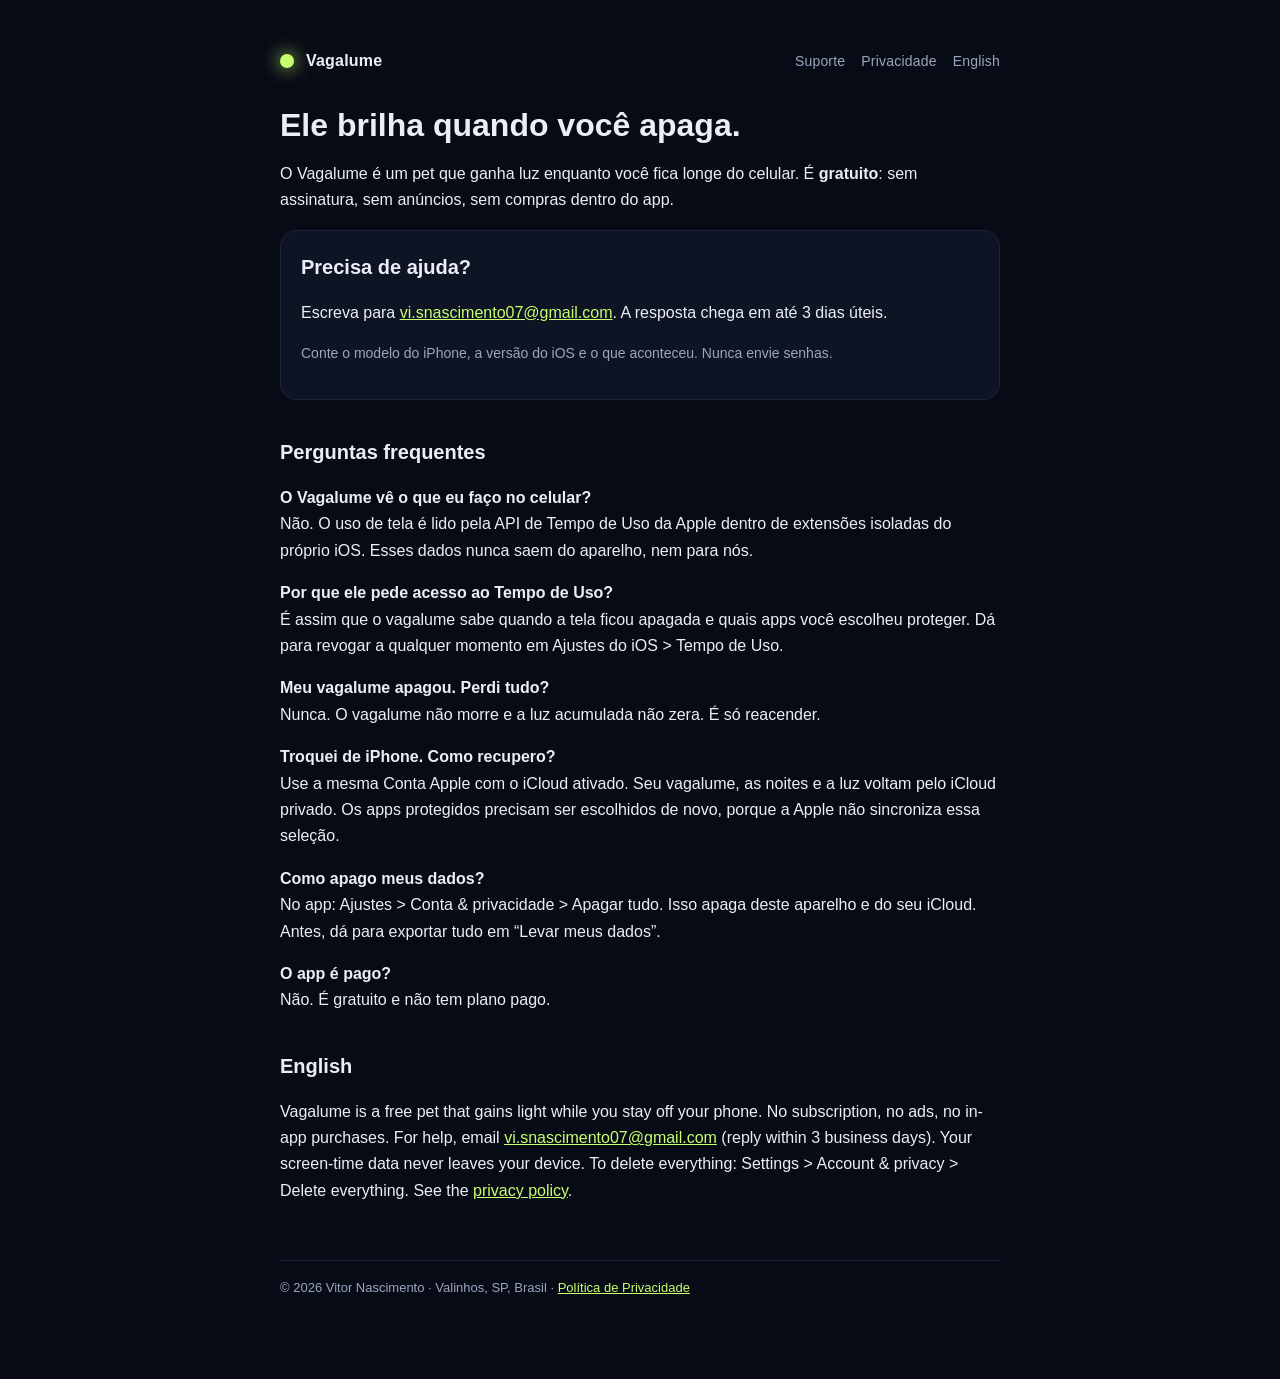
==== index.html @ e7bec27d "Suporte e politica de privacidade do Vagalume" ====
<!doctype html>
<html lang="pt-BR">
<head>
<meta charset="utf-8"><meta name="viewport" content="width=device-width,initial-scale=1">
<title>Vagalume — Suporte</title>
<meta name="description" content="Suporte do Vagalume, o pet que ganha luz quando você larga o celular.">
<link rel="stylesheet" href="style.css">
</head>
<body><main>
<header><span class="dot"></span><a href="./">Vagalume</a>
<nav><a href="./">Suporte</a><a href="privacidade.html">Privacidade</a><a href="#en">English</a></nav></header>

<h1>Ele brilha quando você apaga.</h1>
<p>O Vagalume é um pet que ganha luz enquanto você fica longe do celular. É <strong>gratuito</strong>: sem assinatura, sem anúncios, sem compras dentro do app.</p>

<div class="card">
<h2 style="margin-top:0">Precisa de ajuda?</h2>
<p>Escreva para <a href="mailto:vi.snascimento07@gmail.com?subject=Vagalume%20-%20Suporte">vi.snascimento07@gmail.com</a>. A resposta chega em até 3 dias úteis.</p>
<p class="muted">Conte o modelo do iPhone, a versão do iOS e o que aconteceu. Nunca envie senhas.</p>
</div>

<h2>Perguntas frequentes</h2>
<p><strong>O Vagalume vê o que eu faço no celular?</strong><br>Não. O uso de tela é lido pela API de Tempo de Uso da Apple dentro de extensões isoladas do próprio iOS. Esses dados nunca saem do aparelho, nem para nós.</p>
<p><strong>Por que ele pede acesso ao Tempo de Uso?</strong><br>É assim que o vagalume sabe quando a tela ficou apagada e quais apps você escolheu proteger. Dá para revogar a qualquer momento em Ajustes do iOS &gt; Tempo de Uso.</p>
<p><strong>Meu vagalume apagou. Perdi tudo?</strong><br>Nunca. O vagalume não morre e a luz acumulada não zera. É só reacender.</p>
<p><strong>Troquei de iPhone. Como recupero?</strong><br>Use a mesma Conta Apple com o iCloud ativado. Seu vagalume, as noites e a luz voltam pelo iCloud privado. Os apps protegidos precisam ser escolhidos de novo, porque a Apple não sincroniza essa seleção.</p>
<p><strong>Como apago meus dados?</strong><br>No app: Ajustes &gt; Conta &amp; privacidade &gt; Apagar tudo. Isso apaga deste aparelho e do seu iCloud. Antes, dá para exportar tudo em “Levar meus dados”.</p>
<p><strong>O app é pago?</strong><br>Não. É gratuito e não tem plano pago.</p>

<section id="en">
<h2>English</h2>
<p>Vagalume is a free pet that gains light while you stay off your phone. No subscription, no ads, no in-app purchases. For help, email <a href="mailto:vi.snascimento07@gmail.com?subject=Vagalume%20-%20Support">vi.snascimento07@gmail.com</a> (reply within 3 business days). Your screen-time data never leaves your device. To delete everything: Settings &gt; Account &amp; privacy &gt; Delete everything. See the <a href="privacidade.html#en">privacy policy</a>.</p>
</section>

<footer>© 2026 Vitor Nascimento · Valinhos, SP, Brasil · <a href="privacidade.html">Política de Privacidade</a></footer>
</main></body></html>
---- style.css ----
:root{--bg:#070B16;--card:#0E1424;--text:#EAEFF7;--muted:#9AA6BD;--glow:#C8FF6E;--line:#1B2438}
*{box-sizing:border-box}
body{margin:0;background:var(--bg);color:var(--text);font:16px/1.65 -apple-system,BlinkMacSystemFont,"Segoe UI",Roboto,sans-serif;padding-inline:20px}
main{max-width:720px;margin:0 auto;padding-block:48px 80px}
header{display:flex;align-items:center;gap:12px;margin-bottom:32px;flex-wrap:wrap}
.dot{width:14px;height:14px;border-radius:50%;background:var(--glow);box-shadow:0 0 18px var(--glow)}
header a{color:var(--text);text-decoration:none;font-weight:700;letter-spacing:.2px}
nav{margin-left:auto;display:flex;gap:16px;font-size:14px}
nav a{color:var(--muted);font-weight:400}
nav a:hover{color:var(--glow)}
h1{font-size:32px;line-height:1.2;margin:0 0 8px}
h2{font-size:20px;margin:36px 0 8px}
.muted{color:var(--muted);font-size:14px}
a{color:var(--glow)}
.card{background:var(--card);border:1px solid var(--line);border-radius:16px;padding:20px;margin:16px 0}
ul{padding-left:20px}
footer{margin-top:56px;border-top:1px solid var(--line);padding-top:16px;color:var(--muted);font-size:13px}
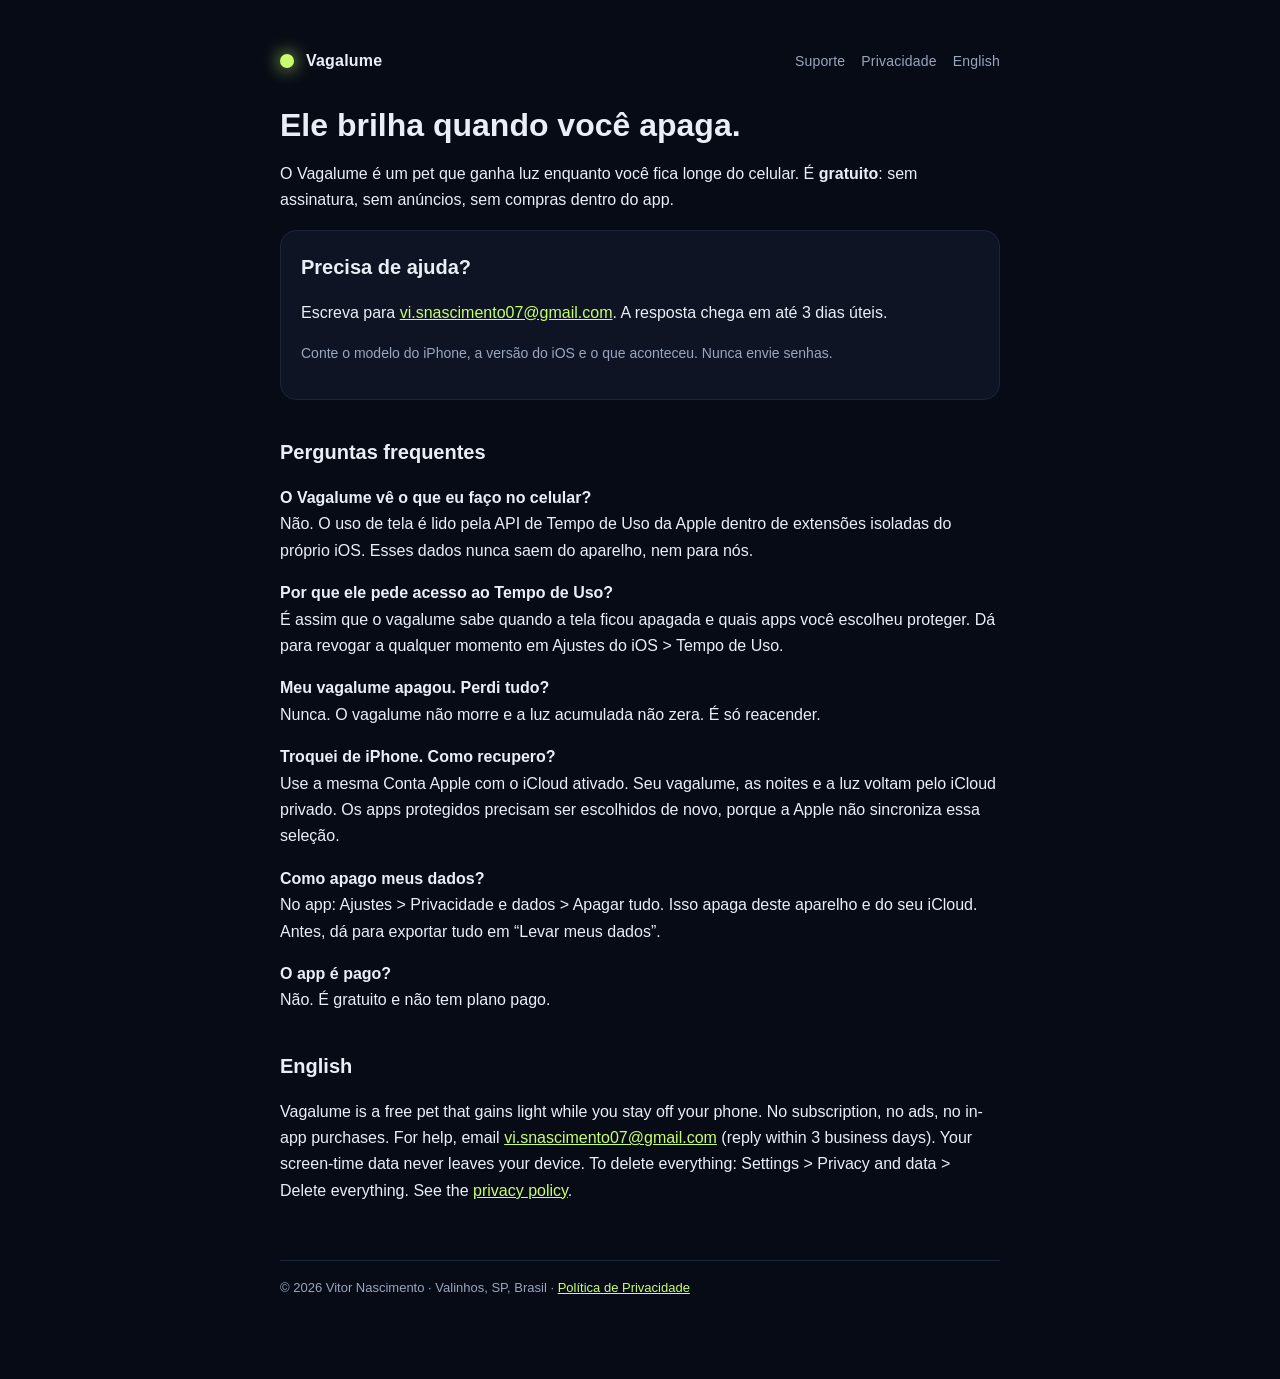
==== commit 32eec5dd: "docs: policy 2026-09-15, no Sign in with Apple, new settings path Co-Authored-By: Claude Opus 5 <nor" ====
--- a/index.html
+++ b/index.html
@@ -24,12 +24,12 @@
 <p><strong>Por que ele pede acesso ao Tempo de Uso?</strong><br>É assim que o vagalume sabe quando a tela ficou apagada e quais apps você escolheu proteger. Dá para revogar a qualquer momento em Ajustes do iOS &gt; Tempo de Uso.</p>
 <p><strong>Meu vagalume apagou. Perdi tudo?</strong><br>Nunca. O vagalume não morre e a luz acumulada não zera. É só reacender.</p>
 <p><strong>Troquei de iPhone. Como recupero?</strong><br>Use a mesma Conta Apple com o iCloud ativado. Seu vagalume, as noites e a luz voltam pelo iCloud privado. Os apps protegidos precisam ser escolhidos de novo, porque a Apple não sincroniza essa seleção.</p>
-<p><strong>Como apago meus dados?</strong><br>No app: Ajustes &gt; Conta &amp; privacidade &gt; Apagar tudo. Isso apaga deste aparelho e do seu iCloud. Antes, dá para exportar tudo em “Levar meus dados”.</p>
+<p><strong>Como apago meus dados?</strong><br>No app: Ajustes &gt; Privacidade e dados &gt; Apagar tudo. Isso apaga deste aparelho e do seu iCloud. Antes, dá para exportar tudo em “Levar meus dados”.</p>
 <p><strong>O app é pago?</strong><br>Não. É gratuito e não tem plano pago.</p>
 
 <section id="en">
 <h2>English</h2>
-<p>Vagalume is a free pet that gains light while you stay off your phone. No subscription, no ads, no in-app purchases. For help, email <a href="mailto:vi.snascimento07@gmail.com?subject=Vagalume%20-%20Support">vi.snascimento07@gmail.com</a> (reply within 3 business days). Your screen-time data never leaves your device. To delete everything: Settings &gt; Account &amp; privacy &gt; Delete everything. See the <a href="privacidade.html#en">privacy policy</a>.</p>
+<p>Vagalume is a free pet that gains light while you stay off your phone. No subscription, no ads, no in-app purchases. For help, email <a href="mailto:vi.snascimento07@gmail.com?subject=Vagalume%20-%20Support">vi.snascimento07@gmail.com</a> (reply within 3 business days). Your screen-time data never leaves your device. To delete everything: Settings &gt; Privacy and data &gt; Delete everything. See the <a href="privacidade.html#en">privacy policy</a>.</p>
 </section>
 
 <footer>© 2026 Vitor Nascimento · Valinhos, SP, Brasil · <a href="privacidade.html">Política de Privacidade</a></footer>
